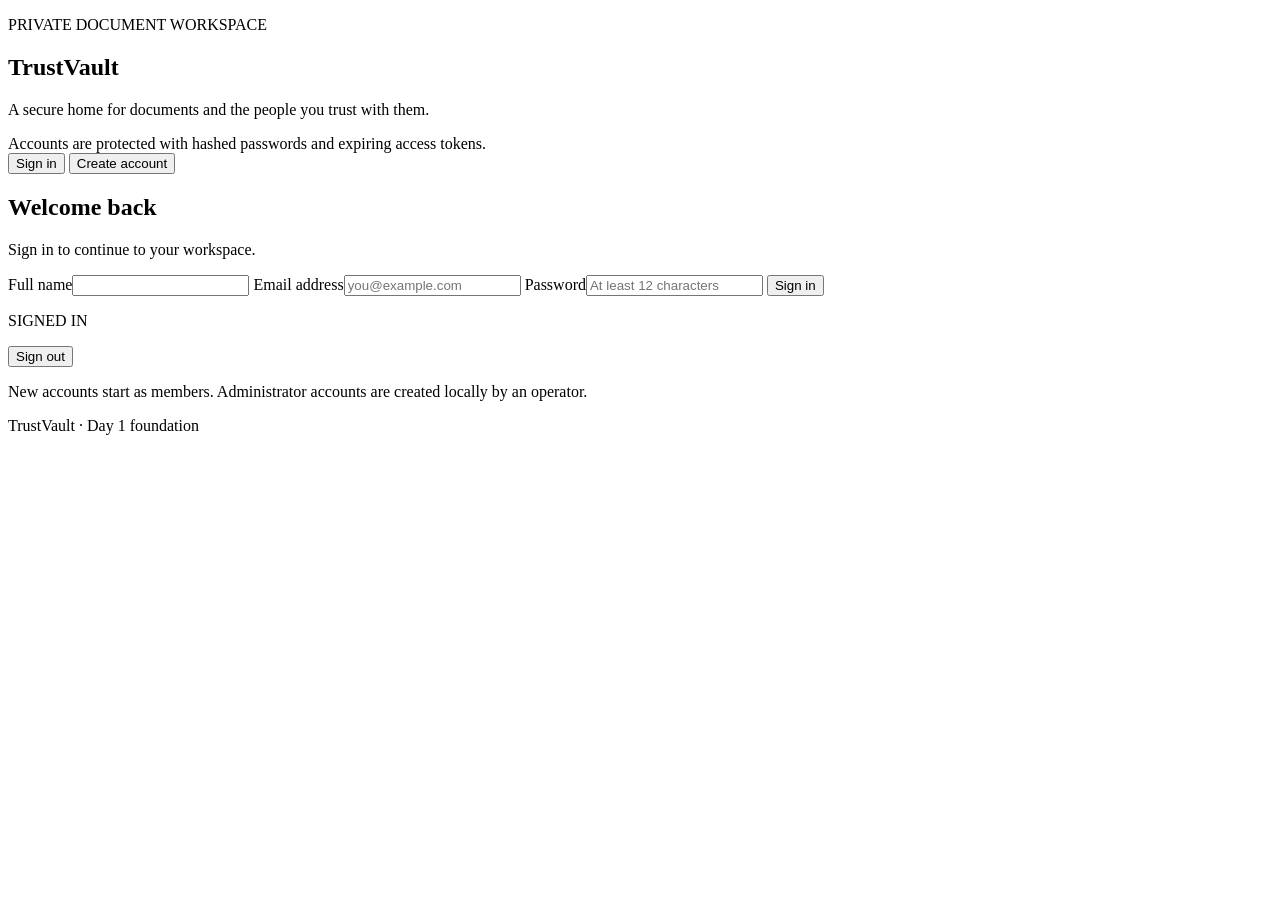
==== app/static/index.html @ 6f7b2962 "Day 1: add project foundation and authentication" ====
<!doctype html>
<html lang="en">
<head>
  <meta charset="utf-8">
  <meta name="viewport" content="width=device-width, initial-scale=1">
  <title>TrustVault — Account access</title>
  <link rel="stylesheet" href="/static/styles.css">
</head>
<body>
  <main class="shell">
    <section class="intro">
      <p class="eyebrow">PRIVATE DOCUMENT WORKSPACE</p>
      <h1>TrustVault</h1>
      <p class="lede">A secure home for documents and the people you trust with them.</p>
      <div class="security-note"><span class="dot"></span> Accounts are protected with hashed passwords and expiring access tokens.</div>
    </section>
    <section class="card" aria-labelledby="form-title">
      <div class="tabs" role="tablist" aria-label="Account action">
        <button id="login-tab" class="tab active" type="button">Sign in</button>
        <button id="register-tab" class="tab" type="button">Create account</button>
      </div>
      <h2 id="form-title">Welcome back</h2>
      <p id="form-hint" class="muted">Sign in to continue to your workspace.</p>
      <form id="auth-form">
        <label id="name-wrap" class="hidden">Full name<input id="full-name" name="full_name" autocomplete="name" maxlength="120"></label>
        <label>Email address<input id="email" name="email" type="email" autocomplete="email" required maxlength="320" placeholder="you@example.com"></label>
        <label>Password<input id="password" name="password" type="password" autocomplete="current-password" required minlength="12" maxlength="128" placeholder="At least 12 characters"></label>
        <button id="submit-button" class="primary" type="submit">Sign in</button>
      </form>
      <div id="message" class="message" role="status" aria-live="polite"></div>
      <div id="account-panel" class="account-panel hidden">
        <p class="eyebrow">SIGNED IN</p><p id="account-name" class="account-name"></p><p id="account-email" class="muted"></p>
        <button id="logout-button" class="secondary" type="button">Sign out</button>
      </div>
      <p class="footnote">New accounts start as members. Administrator accounts are created locally by an operator.</p>
    </section>
    <footer>TrustVault <span>·</span> Day 1 foundation</footer>
  </main>
  <script src="/static/app.js" defer></script>
</body>
</html>
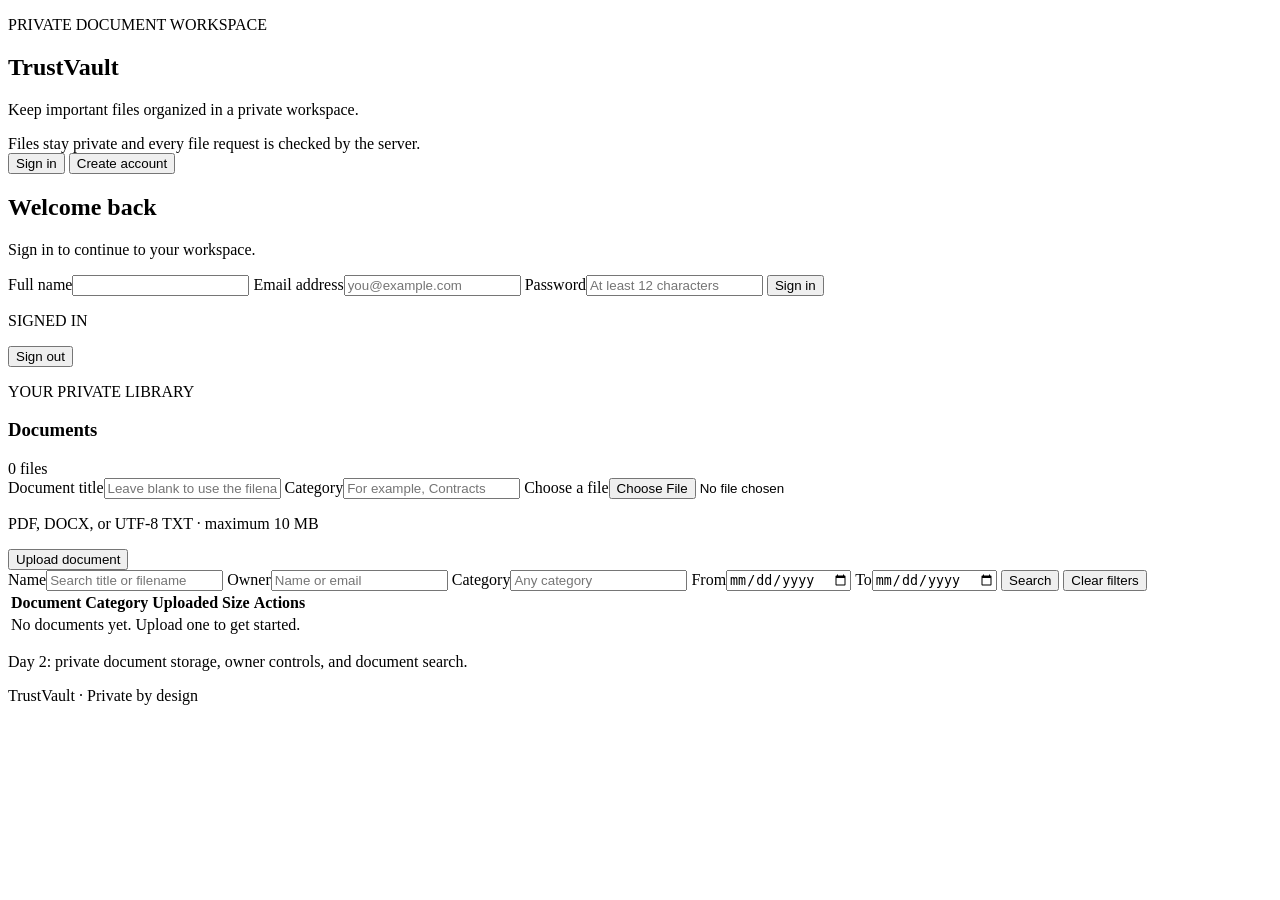
==== commit 2304fd38: "Update index.html" ====
--- a/app/static/index.html
+++ b/app/static/index.html
@@ -3,7 +3,7 @@
 <head>
   <meta charset="utf-8">
   <meta name="viewport" content="width=device-width, initial-scale=1">
-  <title>TrustVault — Account access</title>
+  <title>TrustVault — Private documents</title>
   <link rel="stylesheet" href="/static/styles.css">
 </head>
 <body>
@@ -11,8 +11,8 @@
     <section class="intro">
       <p class="eyebrow">PRIVATE DOCUMENT WORKSPACE</p>
       <h1>TrustVault</h1>
-      <p class="lede">A secure home for documents and the people you trust with them.</p>
-      <div class="security-note"><span class="dot"></span> Accounts are protected with hashed passwords and expiring access tokens.</div>
+      <p class="lede">Keep important files organized in a private workspace.</p>
+      <div class="security-note"><span class="dot"></span> Files stay private and every file request is checked by the server.</div>
     </section>
     <section class="card" aria-labelledby="form-title">
       <div class="tabs" role="tablist" aria-label="Account action">
@@ -32,9 +32,39 @@
         <p class="eyebrow">SIGNED IN</p><p id="account-name" class="account-name"></p><p id="account-email" class="muted"></p>
         <button id="logout-button" class="secondary" type="button">Sign out</button>
       </div>
-      <p class="footnote">New accounts start as members. Administrator accounts are created locally by an operator.</p>
+      <section id="documents-panel" class="documents-panel hidden" aria-labelledby="documents-heading">
+        <div class="section-heading"><div><p class="eyebrow">YOUR PRIVATE LIBRARY</p><h3 id="documents-heading">Documents</h3></div><span id="document-count" class="count-pill">0 files</span></div>
+        <form id="upload-form" class="upload-form">
+          <label>Document title<input id="upload-title" name="title" maxlength="160" placeholder="Leave blank to use the filename"></label>
+          <label>Category<input id="upload-category" name="category" maxlength="80" placeholder="For example, Contracts"></label>
+          <label class="file-label">Choose a file<input id="upload-file" name="file" type="file" accept=".pdf,.docx,.txt" required></label>
+          <p class="field-note">PDF, DOCX, or UTF-8 TXT · maximum 10 MB</p>
+          <button id="upload-button" class="primary" type="submit">Upload document</button>
+        </form>
+        <form id="search-form" class="search-form">
+          <label>Name<input id="filter-name" type="search" placeholder="Search title or filename"></label>
+          <label>Owner<input id="filter-owner" type="search" placeholder="Name or email"></label>
+          <label>Category<input id="filter-category" type="search" placeholder="Any category"></label>
+          <label>From<input id="filter-from" type="date"></label>
+          <label>To<input id="filter-to" type="date"></label>
+          <button class="secondary" type="submit">Search</button>
+          <button id="clear-search" class="text-button" type="button">Clear filters</button>
+        </form>
+        <div id="document-message" class="message" role="status" aria-live="polite"></div>
+        <div class="table-wrap">
+          <table>
+            <thead><tr><th>Document</th><th>Category</th><th>Uploaded</th><th>Size</th><th>Actions</th></tr></thead>
+            <tbody id="document-rows"><tr><td colspan="5" class="empty-state">No documents yet. Upload one to get started.</td></tr></tbody>
+          </table>
+        </div>
+      </section>
+      <p class="footnote">Day 2: private document storage, owner controls, and document search.</p>
     </section>
-    <footer>TrustVault <span>·</span> Day 1 foundation</footer>
+    <dialog id="preview-dialog" class="preview-dialog" aria-label="Document preview">
+      <div class="preview-heading"><strong id="preview-title">Document preview</strong><button id="close-preview" class="secondary" type="button">Close</button></div>
+      <iframe id="preview-frame" title="Private document preview" sandbox></iframe>
+    </dialog>
+    <footer>TrustVault <span>·</span> Private by design</footer>
   </main>
   <script src="/static/app.js" defer></script>
 </body>
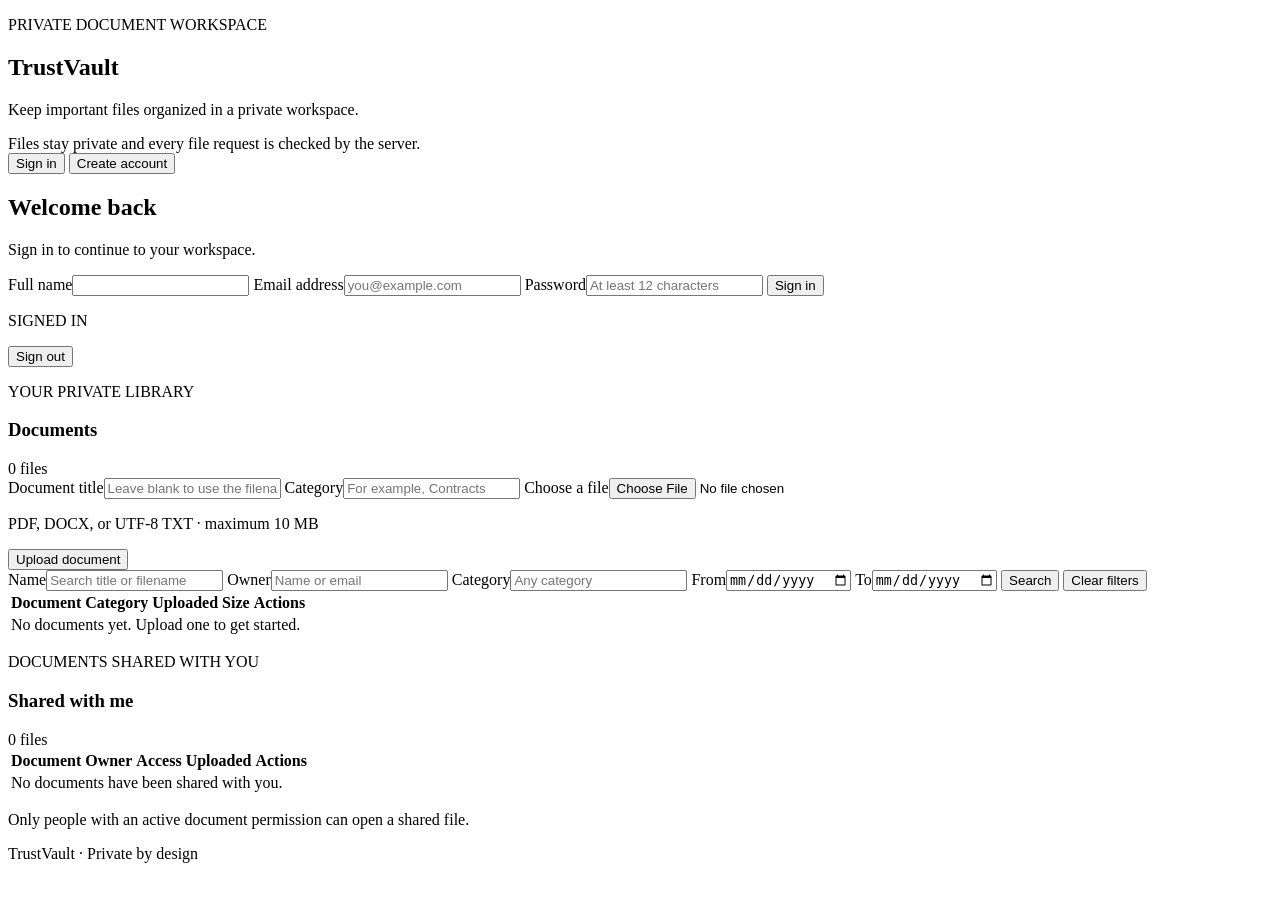
==== commit c74f069b: "Update index.html" ====
--- a/app/static/index.html
+++ b/app/static/index.html
@@ -57,9 +57,30 @@
             <tbody id="document-rows"><tr><td colspan="5" class="empty-state">No documents yet. Upload one to get started.</td></tr></tbody>
           </table>
         </div>
+        <section class="shared-section" aria-labelledby="shared-heading">
+          <div class="section-heading"><div><p class="eyebrow">DOCUMENTS SHARED WITH YOU</p><h3 id="shared-heading">Shared with me</h3></div><span id="shared-count" class="count-pill">0 files</span></div>
+          <div class="table-wrap">
+            <table>
+              <thead><tr><th>Document</th><th>Owner</th><th>Access</th><th>Uploaded</th><th>Actions</th></tr></thead>
+              <tbody id="shared-rows"><tr><td colspan="5" class="empty-state">No documents have been shared with you.</td></tr></tbody>
+            </table>
+          </div>
+        </section>
       </section>
-      <p class="footnote">Day 2: private document storage, owner controls, and document search.</p>
+      <p class="footnote">Only people with an active document permission can open a shared file.</p>
     </section>
+    <dialog id="share-dialog" class="share-dialog" aria-labelledby="share-title">
+      <div class="preview-heading"><strong id="share-title">Share document</strong><button id="close-share" class="secondary" type="button">Close</button></div>
+      <p id="share-document-name" class="muted"></p>
+      <form id="share-form">
+        <label>Registered person's email<input id="share-email" type="email" autocomplete="email" required maxlength="320" placeholder="person@example.com"></label>
+        <label>Permission<select id="share-access"><option value="read">Read</option><option value="edit">Edit (read + change details or file)</option></select></label>
+        <button id="share-submit" class="primary" type="submit">Grant access</button>
+      </form>
+      <p id="share-message" class="message" role="status" aria-live="polite"></p>
+      <h3 class="share-list-title">People with access</h3>
+      <div id="share-grants" class="share-grants"></div>
+    </dialog>
     <dialog id="preview-dialog" class="preview-dialog" aria-label="Document preview">
       <div class="preview-heading"><strong id="preview-title">Document preview</strong><button id="close-preview" class="secondary" type="button">Close</button></div>
       <iframe id="preview-frame" title="Private document preview" sandbox></iframe>
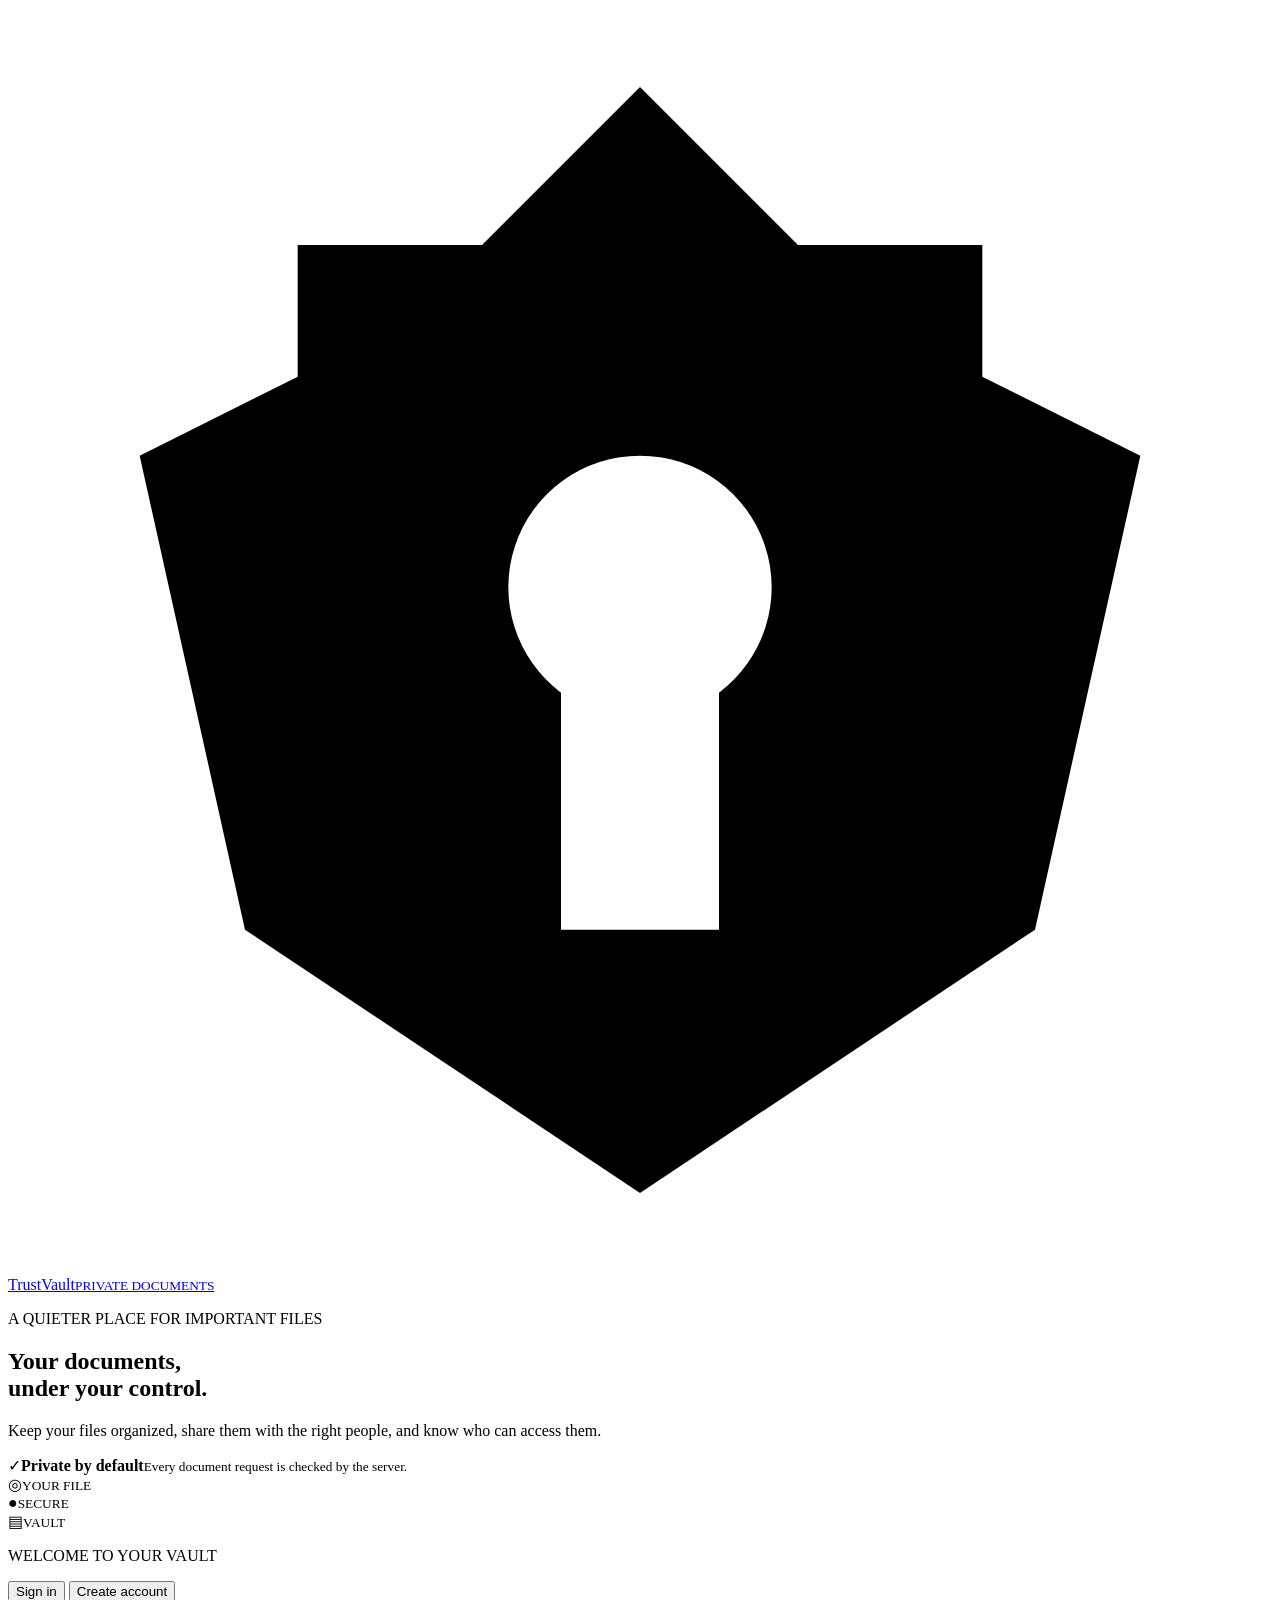
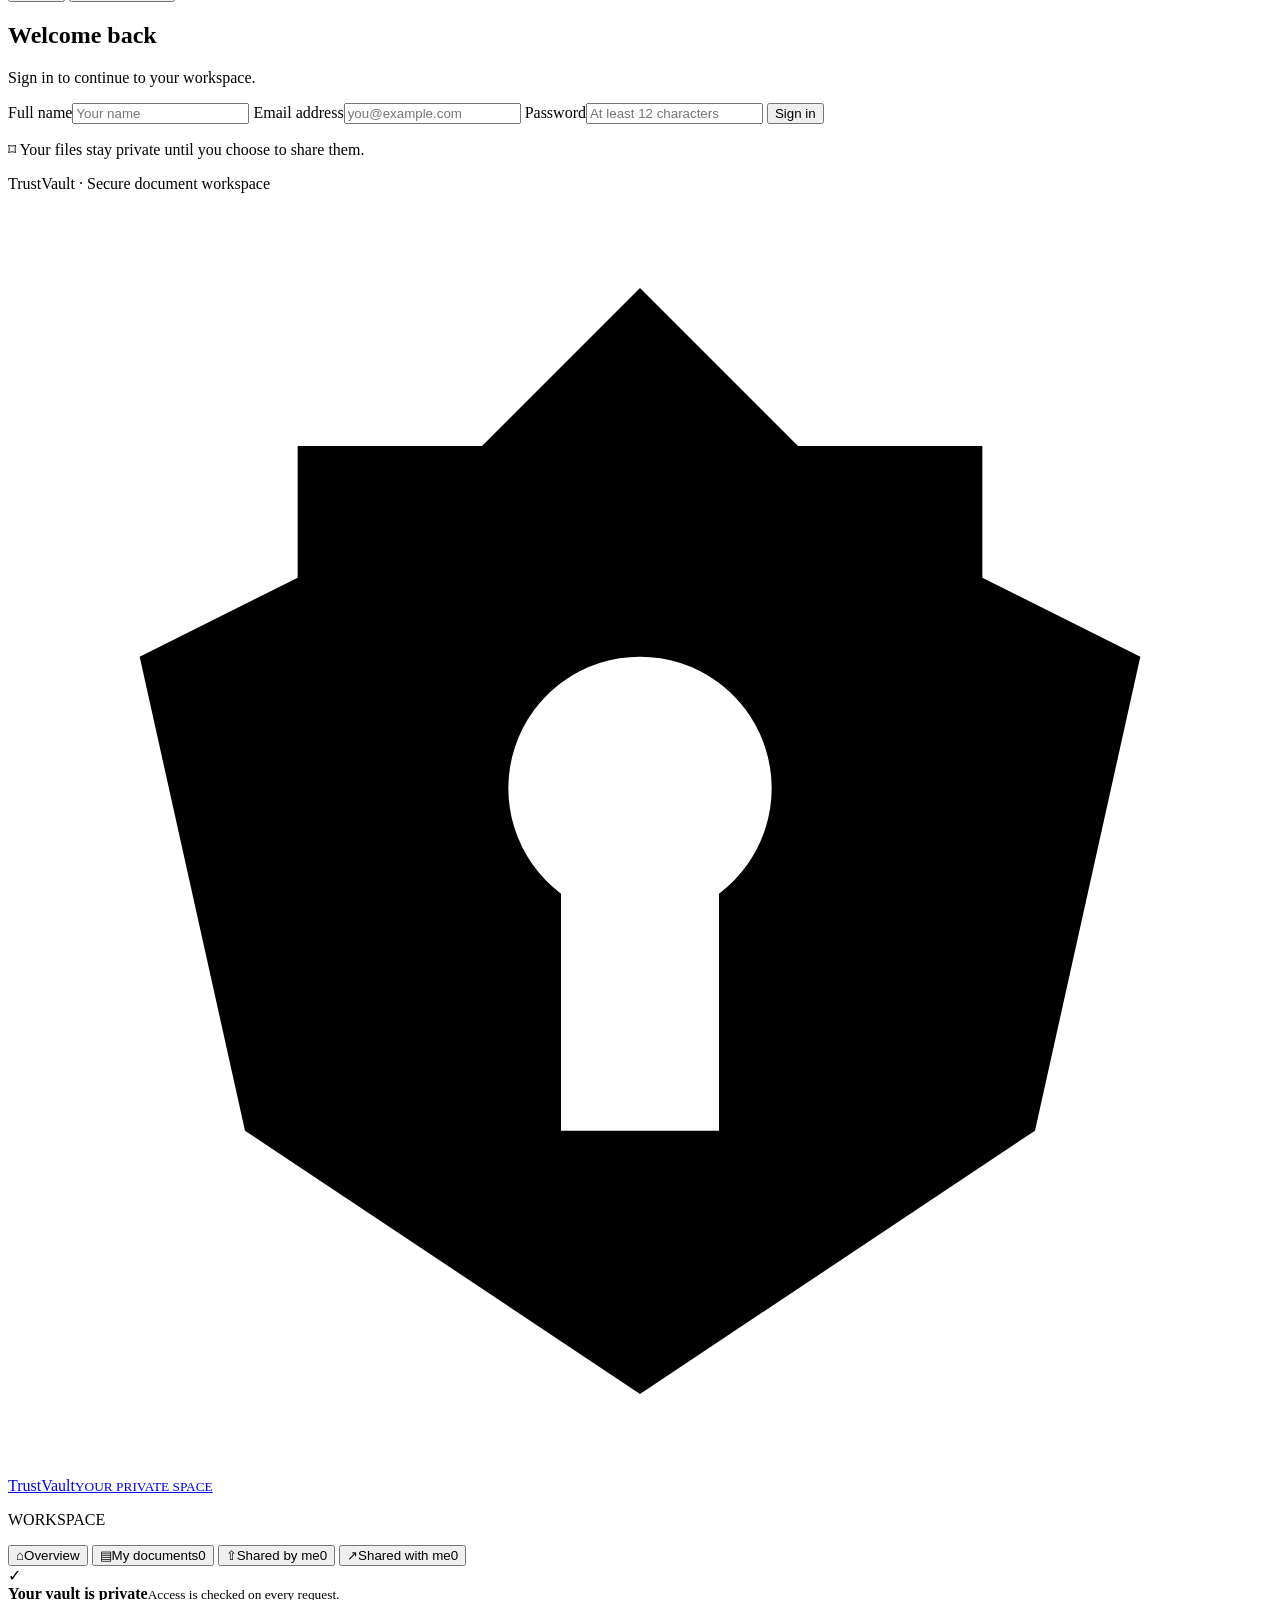
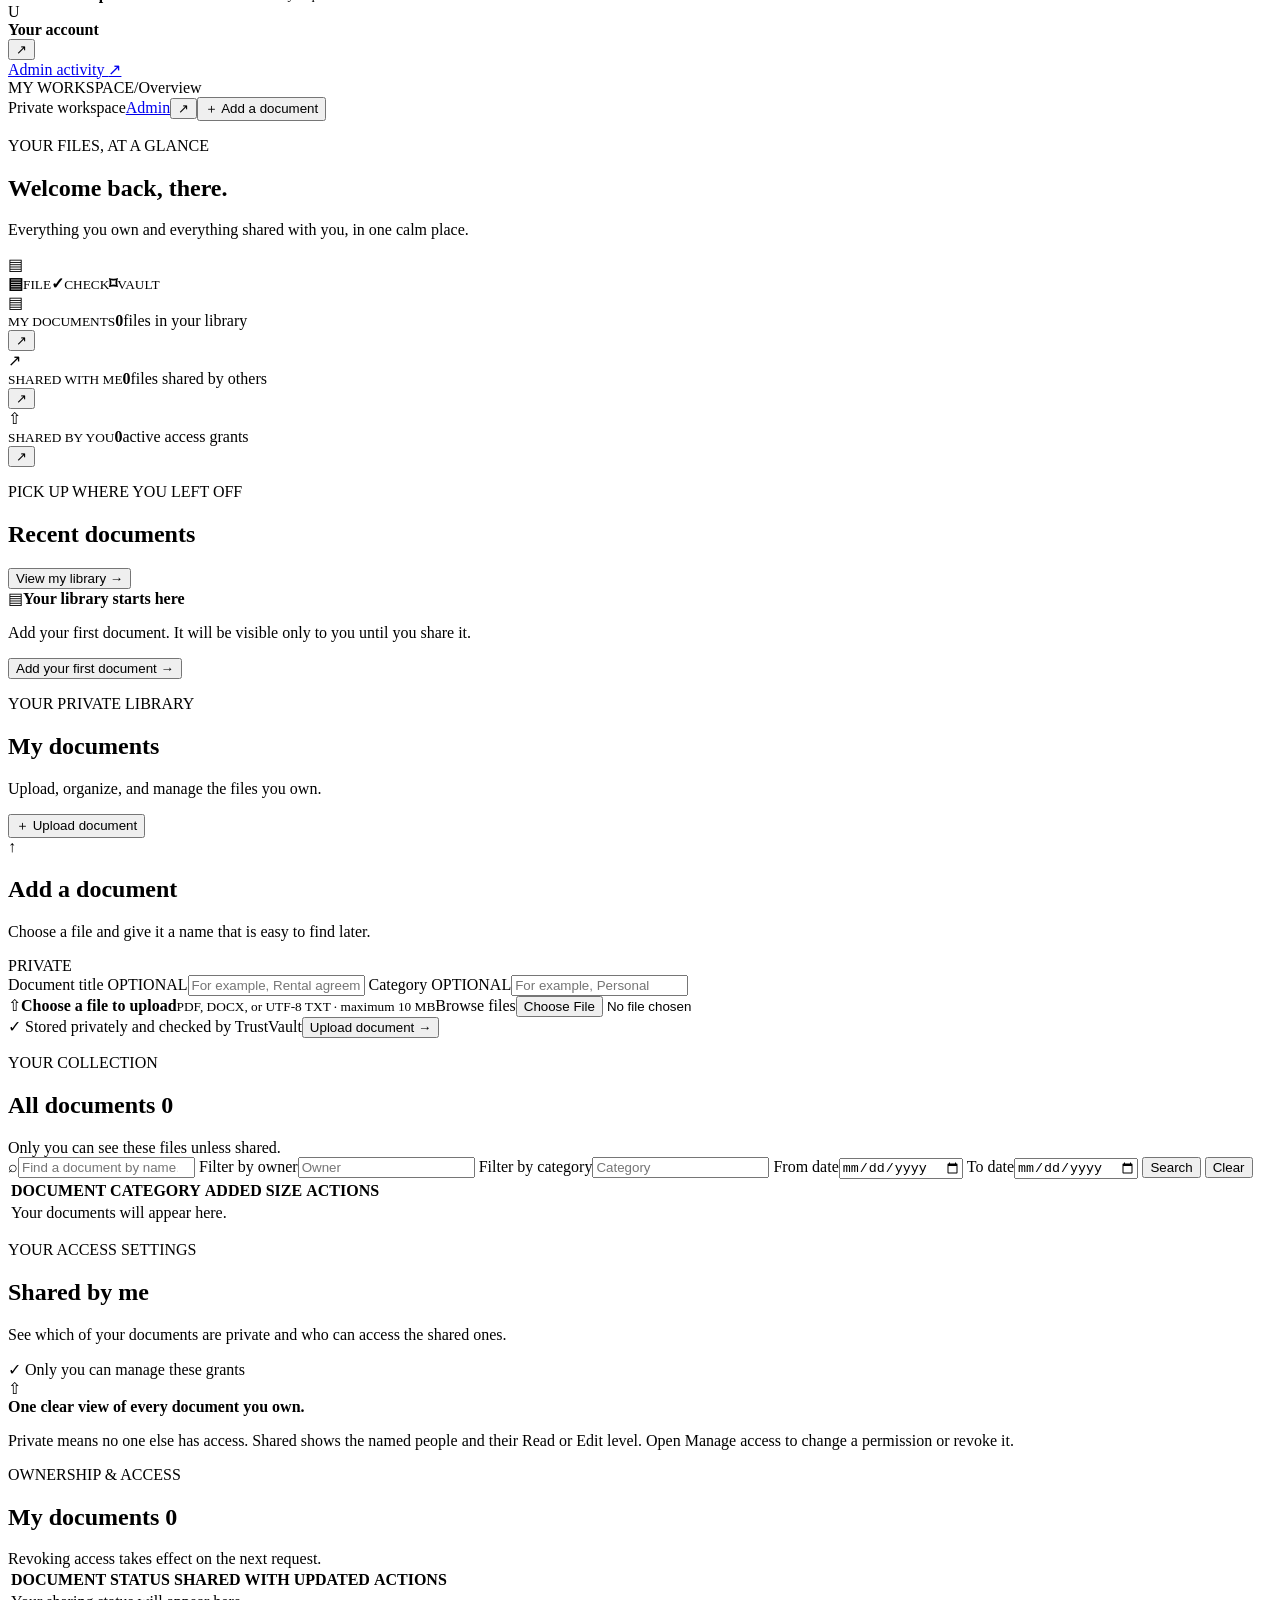
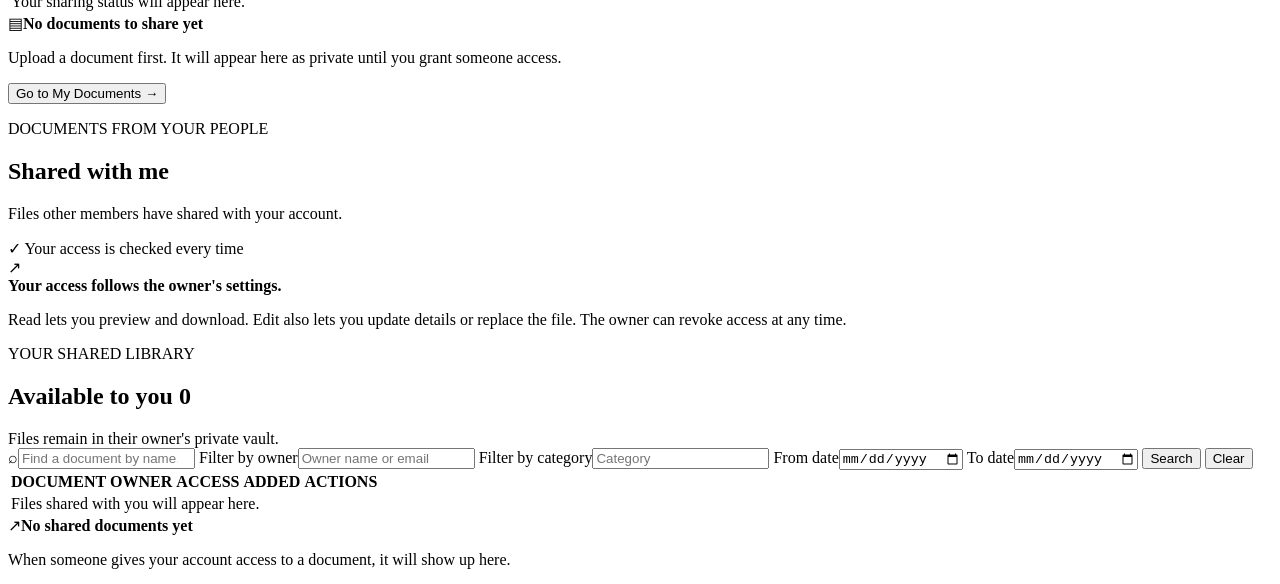
==== commit 15bf03f4: "Update index.html" ====
--- a/app/static/index.html
+++ b/app/static/index.html
@@ -3,90 +3,177 @@
 <head>
   <meta charset="utf-8">
   <meta name="viewport" content="width=device-width, initial-scale=1">
+  <meta name="theme-color" content="#0b1424">
   <title>TrustVault — Private documents</title>
   <link rel="stylesheet" href="/static/styles.css">
+  <link rel="stylesheet" href="/static/workspace.css">
 </head>
-<body>
-  <main class="shell">
-    <section class="intro">
-      <p class="eyebrow">PRIVATE DOCUMENT WORKSPACE</p>
-      <h1>TrustVault</h1>
-      <p class="lede">Keep important files organized in a private workspace.</p>
-      <div class="security-note"><span class="dot"></span> Files stay private and every file request is checked by the server.</div>
-    </section>
-    <section class="card" aria-labelledby="form-title">
-      <div class="tabs" role="tablist" aria-label="Account action">
-        <button id="login-tab" class="tab active" type="button">Sign in</button>
-        <button id="register-tab" class="tab" type="button">Create account</button>
+<body class="workspace-body">
+  <section id="auth-view" class="auth-view">
+    <div class="auth-story">
+      <a class="workspace-brand" href="/"><span class="workspace-mark"><svg class="trustvault-logo" viewBox="0 0 48 48" aria-hidden="true" focusable="false"><path class="fortress-mark" fill-rule="evenodd" d="M24 3 30 9h7v5l6 3-4 18-15 10L9 35 5 17l6-3V9h7l6-6Zm0 14a5 5 0 0 0-3 9v9h6v-9a5 5 0 0 0-3-9Z"/></svg></span><span>TrustVault<small>PRIVATE DOCUMENTS</small></span></a>
+      <div class="auth-story-copy">
+        <p class="workspace-kicker">A QUIETER PLACE FOR IMPORTANT FILES</p>
+        <h1>Your documents,<br><span>under your control.</span></h1>
+        <p>Keep your files organized, share them with the right people, and know who can access them.</p>
       </div>
-      <h2 id="form-title">Welcome back</h2>
-      <p id="form-hint" class="muted">Sign in to continue to your workspace.</p>
-      <form id="auth-form">
-        <label id="name-wrap" class="hidden">Full name<input id="full-name" name="full_name" autocomplete="name" maxlength="120"></label>
-        <label>Email address<input id="email" name="email" type="email" autocomplete="email" required maxlength="320" placeholder="you@example.com"></label>
-        <label>Password<input id="password" name="password" type="password" autocomplete="current-password" required minlength="12" maxlength="128" placeholder="At least 12 characters"></label>
-        <button id="submit-button" class="primary" type="submit">Sign in</button>
-      </form>
-      <div id="message" class="message" role="status" aria-live="polite"></div>
-      <div id="account-panel" class="account-panel hidden">
-        <p class="eyebrow">SIGNED IN</p><p id="account-name" class="account-name"></p><p id="account-email" class="muted"></p>
-        <button id="logout-button" class="secondary" type="button">Sign out</button>
+      <div class="auth-assurance"><span class="assurance-icon">✓</span><span><strong>Private by default</strong><small>Every document request is checked by the server.</small></span></div>
+      <div class="auth-orbit orbit-one"></div><div class="auth-orbit orbit-two"></div>
+      <div class="vault-flow" aria-hidden="true">
+        <div class="flow-node flow-source"><span class="flow-globe">◎</span><small>YOUR FILE</small></div>
+        <span class="flow-link"><i></i></span>
+        <div class="flow-capture"><span>●</span><small>SECURE</small></div>
+        <span class="flow-link flow-link-last"><i></i></span>
+        <div class="flow-node flow-target"><span class="flow-document">▤</span><small>VAULT</small></div>
       </div>
-      <section id="documents-panel" class="documents-panel hidden" aria-labelledby="documents-heading">
-        <div class="section-heading"><div><p class="eyebrow">YOUR PRIVATE LIBRARY</p><h3 id="documents-heading">Documents</h3></div><span id="document-count" class="count-pill">0 files</span></div>
-        <form id="upload-form" class="upload-form">
-          <label>Document title<input id="upload-title" name="title" maxlength="160" placeholder="Leave blank to use the filename"></label>
-          <label>Category<input id="upload-category" name="category" maxlength="80" placeholder="For example, Contracts"></label>
-          <label class="file-label">Choose a file<input id="upload-file" name="file" type="file" accept=".pdf,.docx,.txt" required></label>
-          <p class="field-note">PDF, DOCX, or UTF-8 TXT · maximum 10 MB</p>
-          <button id="upload-button" class="primary" type="submit">Upload document</button>
+    </div>
+    <div class="auth-side">
+      <div class="auth-card">
+        <p class="workspace-kicker">WELCOME TO YOUR VAULT</p>
+        <div class="tabs" role="tablist" aria-label="Account action">
+          <button id="login-tab" class="tab active" type="button">Sign in</button>
+          <button id="register-tab" class="tab" type="button">Create account</button>
+        </div>
+        <h2 id="form-title">Welcome back</h2>
+        <p id="form-hint" class="auth-subtitle">Sign in to continue to your workspace.</p>
+        <form id="auth-form">
+          <label id="name-wrap" class="hidden">Full name<input id="full-name" name="full_name" autocomplete="name" maxlength="120" placeholder="Your name"></label>
+          <label>Email address<input id="email" name="email" type="email" autocomplete="email" required maxlength="320" placeholder="you@example.com"></label>
+          <label>Password<input id="password" name="password" type="password" autocomplete="current-password" required minlength="12" maxlength="128" placeholder="At least 12 characters"></label>
+          <button id="submit-button" class="auth-submit" type="submit">Sign in</button>
         </form>
-        <form id="search-form" class="search-form">
-          <label>Name<input id="filter-name" type="search" placeholder="Search title or filename"></label>
-          <label>Owner<input id="filter-owner" type="search" placeholder="Name or email"></label>
-          <label>Category<input id="filter-category" type="search" placeholder="Any category"></label>
-          <label>From<input id="filter-from" type="date"></label>
-          <label>To<input id="filter-to" type="date"></label>
-          <button class="secondary" type="submit">Search</button>
-          <button id="clear-search" class="text-button" type="button">Clear filters</button>
-        </form>
-        <div id="document-message" class="message" role="status" aria-live="polite"></div>
-        <div class="table-wrap">
-          <table>
-            <thead><tr><th>Document</th><th>Category</th><th>Uploaded</th><th>Size</th><th>Actions</th></tr></thead>
-            <tbody id="document-rows"><tr><td colspan="5" class="empty-state">No documents yet. Upload one to get started.</td></tr></tbody>
-          </table>
+        <div id="message" class="message" role="status" aria-live="polite"></div>
+        <p class="auth-footnote"><span>⌑</span> Your files stay private until you choose to share them.</p>
+      </div>
+      <p class="auth-copyright">TrustVault <span>·</span> Secure document workspace</p>
+    </div>
+  </section>
+
+  <div id="documents-panel" class="workspace-app hidden">
+    <aside class="workspace-sidebar">
+      <a class="workspace-brand sidebar-brand" href="/"><span class="workspace-mark"><svg class="trustvault-logo" viewBox="0 0 48 48" aria-hidden="true" focusable="false"><path class="fortress-mark" fill-rule="evenodd" d="M24 3 30 9h7v5l6 3-4 18-15 10L9 35 5 17l6-3V9h7l6-6Zm0 14a5 5 0 0 0-3 9v9h6v-9a5 5 0 0 0-3-9Z"/></svg></span><span>TrustVault<small>YOUR PRIVATE SPACE</small></span></a>
+      <p class="nav-caption">WORKSPACE</p>
+      <nav class="workspace-nav" aria-label="Workspace navigation">
+        <button class="nav-item active" type="button" data-workspace-view="overview"><span class="nav-icon">⌂</span><span>Overview</span></button>
+        <button class="nav-item" type="button" data-workspace-view="documents"><span class="nav-icon">▤</span><span>My documents</span><span id="nav-document-count" class="nav-count">0</span></button>
+        <button class="nav-item" type="button" data-workspace-view="sharing"><span class="nav-icon">⇧</span><span>Shared by me</span><span id="nav-sharing-count" class="nav-count">0</span></button>
+        <button class="nav-item" type="button" data-workspace-view="shared"><span class="nav-icon">↗</span><span>Shared with me</span><span id="nav-shared-count" class="nav-count">0</span></button>
+      </nav>
+      <div class="sidebar-spacer"></div>
+      <div class="sidebar-security"><span class="sidebar-shield">✓</span><div><strong>Your vault is private</strong><small>Access is checked on every request.</small></div></div>
+      <div id="account-panel" class="sidebar-account">
+        <div class="avatar" id="account-avatar">U</div>
+        <div class="sidebar-account-copy"><strong id="account-name">Your account</strong><small id="account-email"></small></div>
+        <button id="logout-button" class="signout-button" type="button" title="Sign out" aria-label="Sign out">↗</button>
+      </div>
+      <a id="admin-link" class="admin-launch hidden" href="/admin">Admin activity <span aria-hidden="true">↗</span></a>
+    </aside>
+
+    <main class="workspace-main">
+      <header class="workspace-topbar">
+        <div><span class="topbar-label">MY WORKSPACE</span><span class="topbar-divider">/</span><span id="breadcrumb-current">Overview</span></div>
+        <div class="topbar-right"><span class="topbar-status"><i></i> Private workspace</span><a id="admin-top-link" class="topbar-admin-link hidden" href="/admin">Admin</a><button id="mobile-logout" class="mobile-signout" type="button" aria-label="Sign out" title="Sign out">↗</button><button id="topbar-upload" class="topbar-upload" type="button"><span>＋</span> Add a document</button></div>
+      </header>
+      <div id="workspace-message" class="workspace-toast" role="status" aria-live="polite"></div>
+
+      <section id="overview-view" class="page-view">
+        <div class="overview-hero">
+          <div><p class="workspace-kicker">YOUR FILES, AT A GLANCE</p><h1>Welcome back, <span id="welcome-name">there</span>.</h1><p>Everything you own and everything shared with you, in one calm place.</p></div>
+          <div class="hero-art" aria-hidden="true"><div class="hero-art-card art-card-back"></div><div class="hero-art-card art-card-front"><span>▤</span><i></i><i></i><i></i></div><div class="hero-art-orbit"></div><div class="hero-art-flow"><span class="hero-flow-step"><b>▤</b><small>FILE</small></span><span class="hero-flow-link"><i></i></span><span class="hero-flow-step hero-flow-secure"><b>✓</b><small>CHECK</small></span><span class="hero-flow-link hero-flow-link-last"><i></i></span><span class="hero-flow-step hero-flow-vault"><b>⌑</b><small>VAULT</small></span></div></div>
         </div>
-        <section class="shared-section" aria-labelledby="shared-heading">
-          <div class="section-heading"><div><p class="eyebrow">DOCUMENTS SHARED WITH YOU</p><h3 id="shared-heading">Shared with me</h3></div><span id="shared-count" class="count-pill">0 files</span></div>
-          <div class="table-wrap">
-            <table>
-              <thead><tr><th>Document</th><th>Owner</th><th>Access</th><th>Uploaded</th><th>Actions</th></tr></thead>
-              <tbody id="shared-rows"><tr><td colspan="5" class="empty-state">No documents have been shared with you.</td></tr></tbody>
-            </table>
-          </div>
+
+        <div class="workspace-stat-grid">
+          <article class="workspace-stat"><span class="stat-icon stat-icon-green">▤</span><div><small>MY DOCUMENTS</small><strong id="overview-document-count">0</strong><span>files in your library</span></div><button type="button" data-open-view="documents" aria-label="Open my documents">↗</button></article>
+          <article class="workspace-stat"><span class="stat-icon stat-icon-blue">↗</span><div><small>SHARED WITH ME</small><strong id="overview-shared-count">0</strong><span>files shared by others</span></div><button type="button" data-open-view="shared" aria-label="Open shared documents">↗</button></article>
+          <article class="workspace-stat"><span class="stat-icon stat-icon-gold">⇧</span><div><small>SHARED BY YOU</small><strong id="overview-owned-share-count">0</strong><span>active access grants</span></div><button type="button" data-open-view="sharing" aria-label="Review documents you have shared">↗</button></article>
+        </div>
+
+        <div class="overview-section-heading"><div><p class="workspace-kicker">PICK UP WHERE YOU LEFT OFF</p><h2>Recent documents</h2></div><button type="button" class="inline-link" data-open-view="documents">View my library <span>→</span></button></div>
+        <div id="overview-recent" class="recent-grid"></div>
+        <div id="overview-empty" class="overview-empty hidden"><span class="empty-illustration">▤</span><strong>Your library starts here</strong><p>Add your first document. It will be visible only to you until you share it.</p><button type="button" class="empty-cta" data-open-view="documents">Add your first document <span>→</span></button></div>
+      </section>
+
+      <section id="my-documents-view" class="page-view hidden">
+        <div class="page-heading-row"><div><p class="workspace-kicker">YOUR PRIVATE LIBRARY</p><h1>My documents</h1><p>Upload, organize, and manage the files you own.</p></div><button class="page-primary-action" type="button" id="page-upload"><span>＋</span> Upload document</button></div>
+        <section class="upload-card" aria-labelledby="upload-heading">
+          <div class="upload-card-heading"><span class="upload-icon">↑</span><div><h2 id="upload-heading">Add a document</h2><p>Choose a file and give it a name that is easy to find later.</p></div><span class="private-tag"><i></i> PRIVATE</span></div>
+          <form id="upload-form" class="upload-form">
+            <div class="upload-fields">
+              <label>Document title <span class="optional-label">OPTIONAL</span><input id="upload-title" name="title" maxlength="160" placeholder="For example, Rental agreement"></label>
+              <label>Category <span class="optional-label">OPTIONAL</span><input id="upload-category" name="category" maxlength="80" placeholder="For example, Personal"></label>
+            </div>
+            <label class="file-drop" for="upload-file"><span class="file-drop-icon">⇧</span><span><strong id="selected-file-name">Choose a file to upload</strong><small>PDF, DOCX, or UTF-8 TXT · maximum 10 MB</small></span><span class="file-browse">Browse files</span><input id="upload-file" name="file" type="file" accept=".pdf,.docx,.txt" required></label>
+            <div class="upload-submit-row"><span class="upload-privacy-note"><span>✓</span> Stored privately and checked by TrustVault</span><button id="upload-button" class="page-primary-action" type="submit">Upload document <span>→</span></button></div>
+          </form>
+        </section>
+        <section class="library-section">
+          <div class="library-heading"><div><p class="workspace-kicker">YOUR COLLECTION</p><h2>All documents <span id="document-count" class="section-count">0</span></h2></div><span class="library-note">Only you can see these files unless shared.</span></div>
+          <form id="search-form" class="library-filters">
+            <label class="library-search"><span>⌕</span><input id="filter-name" type="search" placeholder="Find a document by name…"></label>
+            <label><span class="sr-only">Filter by owner</span><input id="filter-owner" type="search" placeholder="Owner"></label>
+            <label><span class="sr-only">Filter by category</span><input id="filter-category" type="search" placeholder="Category"></label>
+            <label><span class="sr-only">From date</span><input id="filter-from" type="date" aria-label="From date"></label>
+            <label><span class="sr-only">To date</span><input id="filter-to" type="date" aria-label="To date"></label>
+            <button class="filter-submit" type="submit">Search</button>
+            <button id="clear-search" class="filter-clear" type="button">Clear</button>
+          </form>
+          <div class="workspace-table-wrap"><table class="workspace-table"><thead><tr><th>DOCUMENT</th><th>CATEGORY</th><th>ADDED</th><th>SIZE</th><th>ACTIONS</th></tr></thead><tbody id="document-rows"><tr><td colspan="5" class="empty-state">Your documents will appear here.</td></tr></tbody></table></div>
         </section>
       </section>
-      <p class="footnote">Only people with an active document permission can open a shared file.</p>
-    </section>
-    <dialog id="share-dialog" class="share-dialog" aria-labelledby="share-title">
-      <div class="preview-heading"><strong id="share-title">Share document</strong><button id="close-share" class="secondary" type="button">Close</button></div>
-      <p id="share-document-name" class="muted"></p>
-      <form id="share-form">
-        <label>Registered person's email<input id="share-email" type="email" autocomplete="email" required maxlength="320" placeholder="person@example.com"></label>
-        <label>Permission<select id="share-access"><option value="read">Read</option><option value="edit">Edit (read + change details or file)</option></select></label>
-        <button id="share-submit" class="primary" type="submit">Grant access</button>
-      </form>
-      <p id="share-message" class="message" role="status" aria-live="polite"></p>
-      <h3 class="share-list-title">People with access</h3>
-      <div id="share-grants" class="share-grants"></div>
-    </dialog>
-    <dialog id="preview-dialog" class="preview-dialog" aria-label="Document preview">
-      <div class="preview-heading"><strong id="preview-title">Document preview</strong><button id="close-preview" class="secondary" type="button">Close</button></div>
-      <iframe id="preview-frame" title="Private document preview" sandbox></iframe>
-    </dialog>
-    <footer>TrustVault <span>·</span> Private by design</footer>
-  </main>
+
+      <section id="sharing-status-view" class="page-view hidden">
+        <div class="page-heading-row"><div><p class="workspace-kicker">YOUR ACCESS SETTINGS</p><h1>Shared by me</h1><p>See which of your documents are private and who can access the shared ones.</p></div><span class="shared-security-badge"><span>✓</span> Only you can manage these grants</span></div>
+        <div class="shared-explainer"><span class="shared-explainer-icon">⇧</span><div><strong>One clear view of every document you own.</strong><p>Private means no one else has access. Shared shows the named people and their Read or Edit level. Open Manage access to change a permission or revoke it.</p></div></div>
+        <section class="library-section shared-library-section">
+          <div class="library-heading"><div><p class="workspace-kicker">OWNERSHIP & ACCESS</p><h2>My documents <span id="sharing-document-count" class="section-count">0</span></h2></div><span class="library-note">Revoking access takes effect on the next request.</span></div>
+          <div id="sharing-table-wrap" class="workspace-table-wrap"><table class="workspace-table sharing-status-table"><thead><tr><th>DOCUMENT</th><th>STATUS</th><th>SHARED WITH</th><th>UPDATED</th><th>ACTIONS</th></tr></thead><tbody id="sharing-status-rows"><tr><td colspan="5" class="empty-state">Your sharing status will appear here.</td></tr></tbody></table></div>
+          <div id="sharing-empty" class="overview-empty hidden"><span class="empty-illustration">▤</span><strong>No documents to share yet</strong><p>Upload a document first. It will appear here as private until you grant someone access.</p><button type="button" class="empty-cta" data-open-view="documents">Go to My Documents <span>→</span></button></div>
+        </section>
+      </section>
+
+      <section id="shared-documents-view" class="page-view hidden">
+        <div class="page-heading-row"><div><p class="workspace-kicker">DOCUMENTS FROM YOUR PEOPLE</p><h1>Shared with me</h1><p>Files other members have shared with your account.</p></div><span class="shared-security-badge"><span>✓</span> Your access is checked every time</span></div>
+        <div class="shared-explainer"><span class="shared-explainer-icon">↗</span><div><strong>Your access follows the owner's settings.</strong><p>Read lets you preview and download. Edit also lets you update details or replace the file. The owner can revoke access at any time.</p></div></div>
+        <section class="library-section shared-library-section">
+          <div class="library-heading"><div><p class="workspace-kicker">YOUR SHARED LIBRARY</p><h2>Available to you <span id="shared-count" class="section-count">0</span></h2></div><span class="library-note">Files remain in their owner's private vault.</span></div>
+          <form id="shared-search-form" class="library-filters shared-filters">
+            <label class="library-search"><span>⌕</span><input id="shared-filter-name" type="search" placeholder="Find a document by name…"></label>
+            <label><span class="sr-only">Filter by owner</span><input id="shared-filter-owner" type="search" placeholder="Owner name or email"></label>
+            <label><span class="sr-only">Filter by category</span><input id="shared-filter-category" type="search" placeholder="Category"></label>
+            <label><span class="sr-only">From date</span><input id="shared-filter-from" type="date" aria-label="From date"></label>
+            <label><span class="sr-only">To date</span><input id="shared-filter-to" type="date" aria-label="To date"></label>
+            <button class="filter-submit" type="submit">Search</button>
+            <button id="clear-shared-search" class="filter-clear" type="button">Clear</button>
+          </form>
+          <div id="shared-table-wrap" class="workspace-table-wrap"><table class="workspace-table shared-table"><thead><tr><th>DOCUMENT</th><th>OWNER</th><th>ACCESS</th><th>ADDED</th><th>ACTIONS</th></tr></thead><tbody id="shared-rows"><tr><td colspan="5" class="empty-state">Files shared with you will appear here.</td></tr></tbody></table></div>
+        </section>
+        <div id="shared-empty" class="overview-empty hidden"><span class="empty-illustration">↗</span><strong>No shared documents yet</strong><p>When someone gives your account access to a document, it will show up here.</p></div>
+      </section>
+    </main>
+  </div>
+
+  <dialog id="share-dialog" class="share-dialog" aria-labelledby="share-title">
+    <div class="preview-heading"><strong id="share-title">Share document</strong><button id="close-share" class="secondary" type="button">Close</button></div>
+    <p id="share-document-name" class="muted"></p>
+    <form id="share-form">
+      <label>Registered person's email<input id="share-email" type="email" autocomplete="email" required maxlength="320" placeholder="person@example.com"></label>
+      <label>Permission<select id="share-access"><option value="read">Read</option><option value="edit">Edit (read + change details or file)</option></select></label>
+      <label>Access ends <span class="optional-label">OPTIONAL</span><input id="share-expires-at" type="datetime-local"><small class="dialog-help">Leave blank for access that stays active until revoked.</small></label>
+      <button id="share-submit" class="primary" type="submit">Grant access</button>
+    </form>
+    <p id="share-message" class="message" role="status" aria-live="polite"></p>
+    <h3 class="share-list-title">People with access</h3>
+    <div id="share-grants" class="share-grants"></div>
+  </dialog>
+  <dialog id="versions-dialog" class="share-dialog versions-dialog" aria-labelledby="versions-title">
+    <div class="preview-heading"><strong id="versions-title">Version history</strong><button id="close-versions" class="secondary" type="button">Close</button></div>
+    <p id="versions-document-name" class="muted"></p>
+    <div id="versions-list" class="version-list"></div>
+  </dialog>
+  <dialog id="preview-dialog" class="preview-dialog" aria-label="Document preview">
+    <div class="preview-heading"><strong id="preview-title">Document preview</strong><button id="close-preview" class="secondary" type="button">Close</button></div>
+    <iframe id="preview-frame" title="Private document preview" sandbox></iframe>
+  </dialog>
   <script src="/static/app.js" defer></script>
 </body>
 </html>
